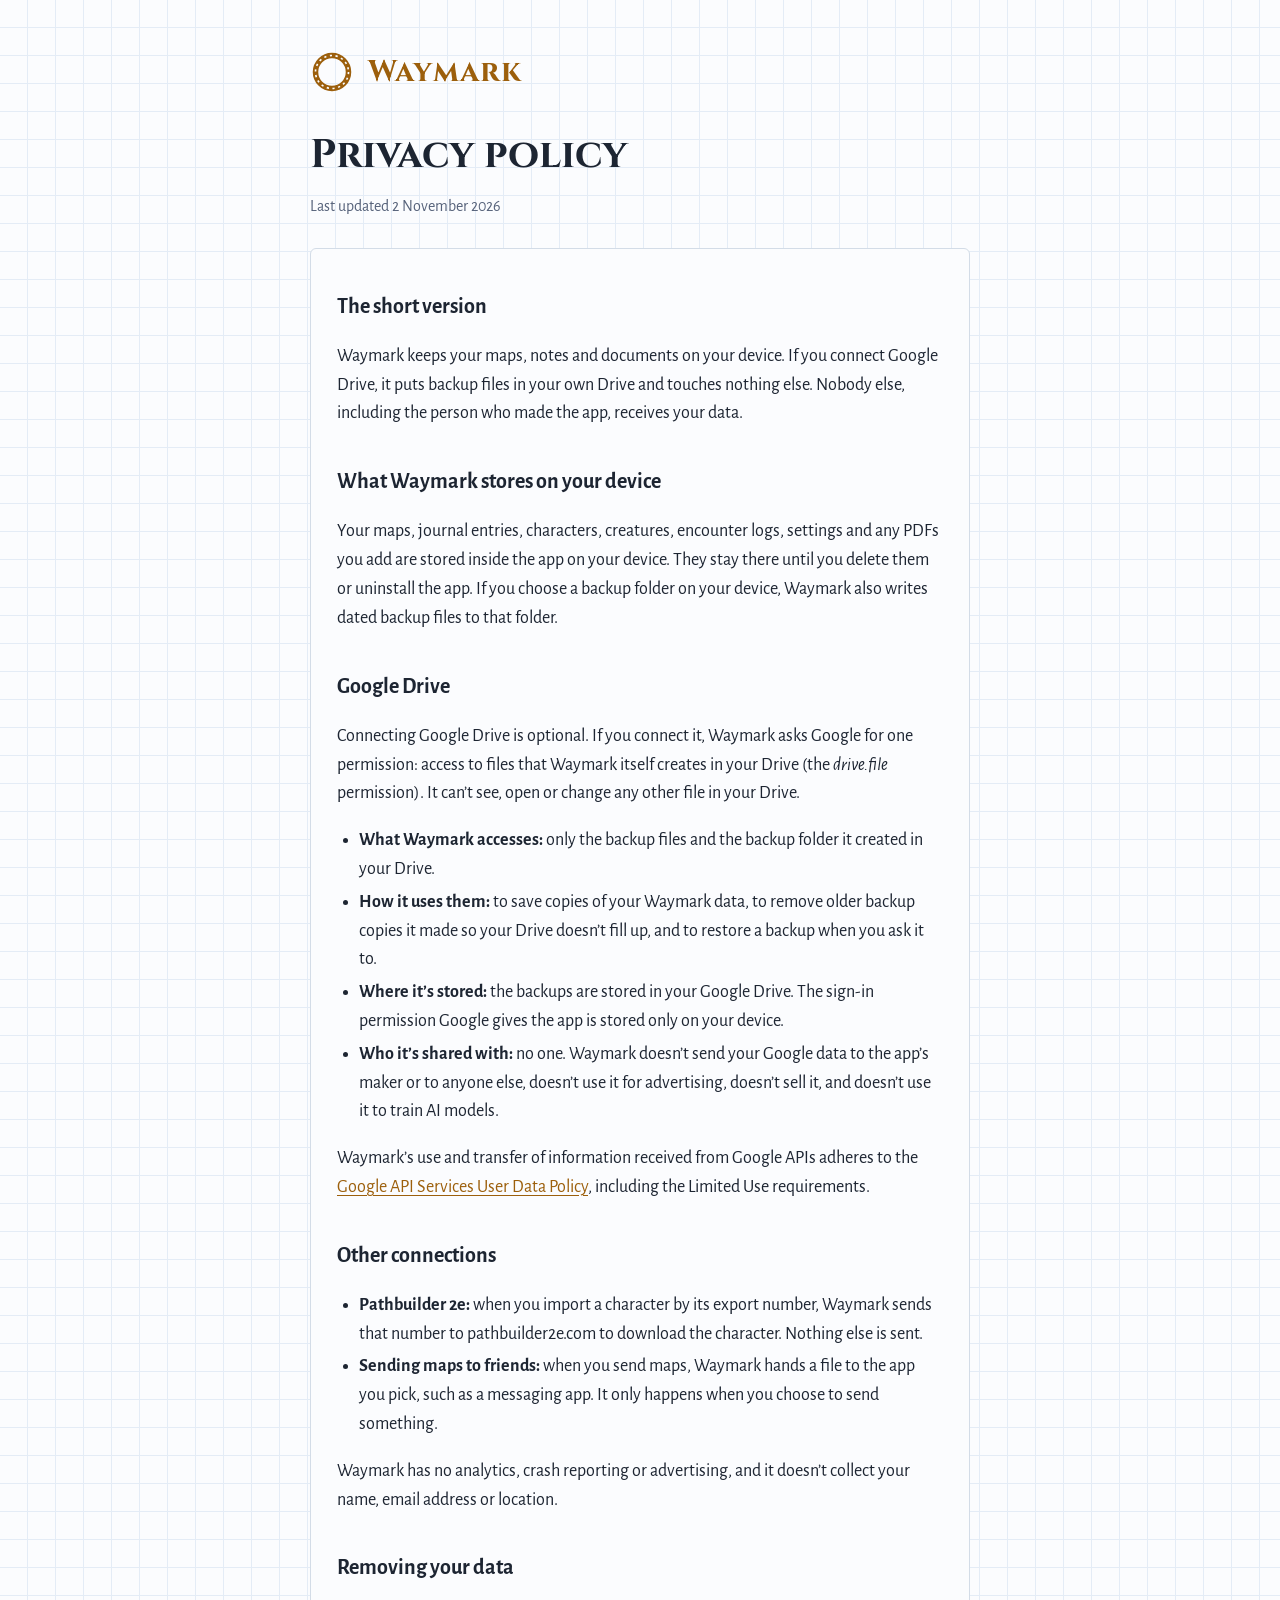
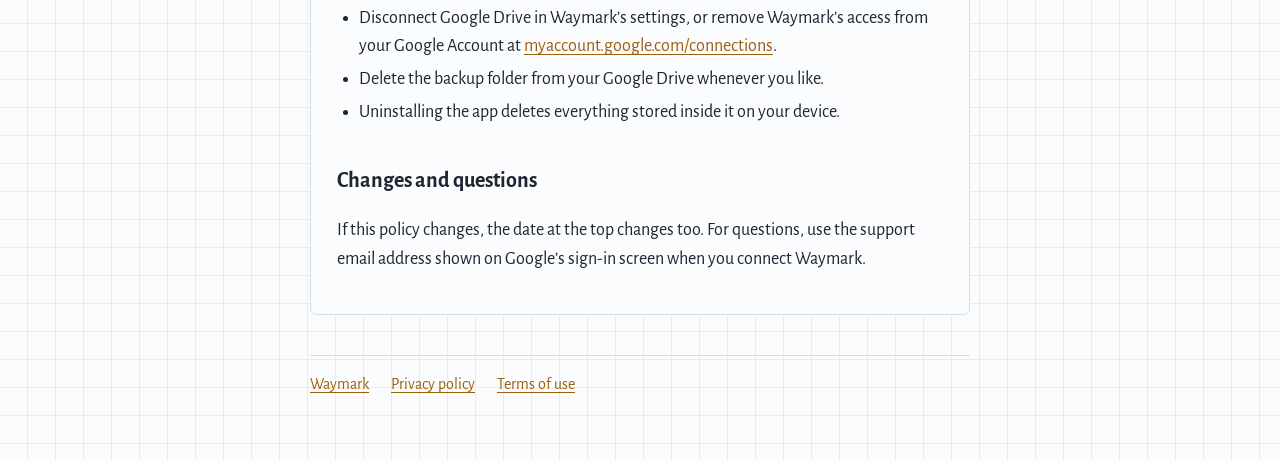
==== privacy.html @ 332b5678 "Add files via upload" ====
<!doctype html>
<html lang="en">
<head>
<meta charset="utf-8">
<meta name="viewport" content="width=device-width, initial-scale=1">
<title>Waymark privacy policy</title>
<meta name="description" content="How Waymark handles your data, including Google Drive backups.">
<link rel="preconnect" href="https://fonts.googleapis.com">
<link rel="preconnect" href="https://fonts.gstatic.com" crossorigin>
<link href="https://fonts.googleapis.com/css2?family=Alegreya+Sans:ital,wght@0,400;0,700;1,400&family=Cinzel:wght@700&display=swap" rel="stylesheet">
<style>
:root{--paper:#FBFCFE;--grid:#E4ECF6;--ink:#1D2532;--muted:#56627A;--gold:#9C5F0C;--wall:#4B2C12;--floor:#EFE4CB;--line:#D3DCE7;color-scheme:light}
@media (prefers-color-scheme:dark){:root{--paper:#0F1626;--grid:#18233A;--ink:#E8EDF5;--muted:#9AA6BC;--gold:#EDB850;--wall:#EDB850;--floor:#C7D2E1;--line:#2A3855;color-scheme:dark}}
*{box-sizing:border-box}
html{background:var(--paper)}
body{margin:0;color:var(--ink);font:18px/1.6 "Alegreya Sans","Segoe UI",Roboto,Arial,sans-serif;background-color:var(--paper);
background-image:linear-gradient(var(--grid) 1px,transparent 1px),linear-gradient(90deg,var(--grid) 1px,transparent 1px);background-size:28px 28px;background-position:-1px -1px}
main{max-width:44rem;margin:0 auto;padding:48px 22px 64px}
.mark{display:flex;align-items:center;gap:14px;text-decoration:none;color:inherit}
.mark svg{width:44px;height:44px;flex:none}
.mark span{font-family:Cinzel,"Trajan Pro",Georgia,serif;font-weight:700;font-size:30px;letter-spacing:.04em;color:var(--gold)}
h1{font-family:Cinzel,"Trajan Pro",Georgia,serif;font-size:clamp(28px,5vw,40px);line-height:1.15;margin:36px 0 12px}
h2{font-size:22px;margin:36px 0 6px}
p,li{max-width:68ch}
.lead{font-size:21px;color:var(--muted);margin:0 0 8px}
.sheet{background:var(--paper);border:1px solid var(--line);border-radius:6px;padding:4px 26px 22px;margin-top:28px}
.map{display:block;width:100%;max-width:520px;height:auto;margin:22px 0 4px}
a{color:var(--gold);text-underline-offset:3px}
a:focus-visible{outline:2px solid var(--gold);outline-offset:3px;border-radius:2px}
ul{padding-left:22px} li{margin:4px 0}
footer{margin-top:40px;padding-top:16px;border-top:1px solid var(--line);font-size:16px;color:var(--muted);display:flex;gap:22px;flex-wrap:wrap}
.small{font-size:16px;color:var(--muted)}
</style>
</head>
<body>
<main>
<a class="mark" href="index.html"><svg viewBox="0 0 32 32" aria-hidden="true"><circle cx="16" cy="16" r="12" fill="none" stroke="var(--gold)" stroke-width="4"/><circle cx="16" cy="16" r="12" fill="none" stroke="var(--paper)" stroke-width="1.2" stroke-dasharray="1.6 2.6"/></svg><span>Waymark</span></a>

<h1>Privacy policy</h1>
<p class="small">Last updated 2 November 2026</p>
<div class="sheet">
<h2>The short version</h2>
<p>Waymark keeps your maps, notes and documents on your device. If you connect Google Drive, it puts backup files in your own Drive and touches nothing else. Nobody else, including the person who made the app, receives your data.</p>

<h2>What Waymark stores on your device</h2>
<p>Your maps, journal entries, characters, creatures, encounter logs, settings and any PDFs you add are stored inside the app on your device. They stay there until you delete them or uninstall the app. If you choose a backup folder on your device, Waymark also writes dated backup files to that folder.</p>

<h2>Google Drive</h2>
<p>Connecting Google Drive is optional. If you connect it, Waymark asks Google for one permission: access to files that Waymark itself creates in your Drive (the <em>drive.file</em> permission). It can’t see, open or change any other file in your Drive.</p>
<ul>
<li><strong>What Waymark accesses:</strong> only the backup files and the backup folder it created in your Drive.</li>
<li><strong>How it uses them:</strong> to save copies of your Waymark data, to remove older backup copies it made so your Drive doesn’t fill up, and to restore a backup when you ask it to.</li>
<li><strong>Where it’s stored:</strong> the backups are stored in your Google Drive. The sign-in permission Google gives the app is stored only on your device.</li>
<li><strong>Who it’s shared with:</strong> no one. Waymark doesn’t send your Google data to the app’s maker or to anyone else, doesn’t use it for advertising, doesn’t sell it, and doesn’t use it to train AI models.</li>
</ul>
<p>Waymark’s use and transfer of information received from Google APIs adheres to the <a href="https://developers.google.com/terms/api-services-user-data-policy">Google API Services User Data Policy</a>, including the Limited Use requirements.</p>

<h2>Other connections</h2>
<ul>
<li><strong>Pathbuilder 2e:</strong> when you import a character by its export number, Waymark sends that number to pathbuilder2e.com to download the character. Nothing else is sent.</li>
<li><strong>Sending maps to friends:</strong> when you send maps, Waymark hands a file to the app you pick, such as a messaging app. It only happens when you choose to send something.</li>
</ul>
<p>Waymark has no analytics, crash reporting or advertising, and it doesn’t collect your name, email address or location.</p>

<h2>Removing your data</h2>
<ul>
<li>Disconnect Google Drive in Waymark’s settings, or remove Waymark’s access from your Google Account at <a href="https://myaccount.google.com/connections">myaccount.google.com/connections</a>.</li>
<li>Delete the backup folder from your Google Drive whenever you like.</li>
<li>Uninstalling the app deletes everything stored inside it on your device.</li>
</ul>

<h2>Changes and questions</h2>
<p>If this policy changes, the date at the top changes too. For questions, use the support email address shown on Google’s sign-in screen when you connect Waymark.</p>
</div>
<footer><a href="index.html">Waymark</a><a href="privacy.html">Privacy policy</a><a href="terms.html">Terms of use</a></footer>
</main>
</body>
</html>
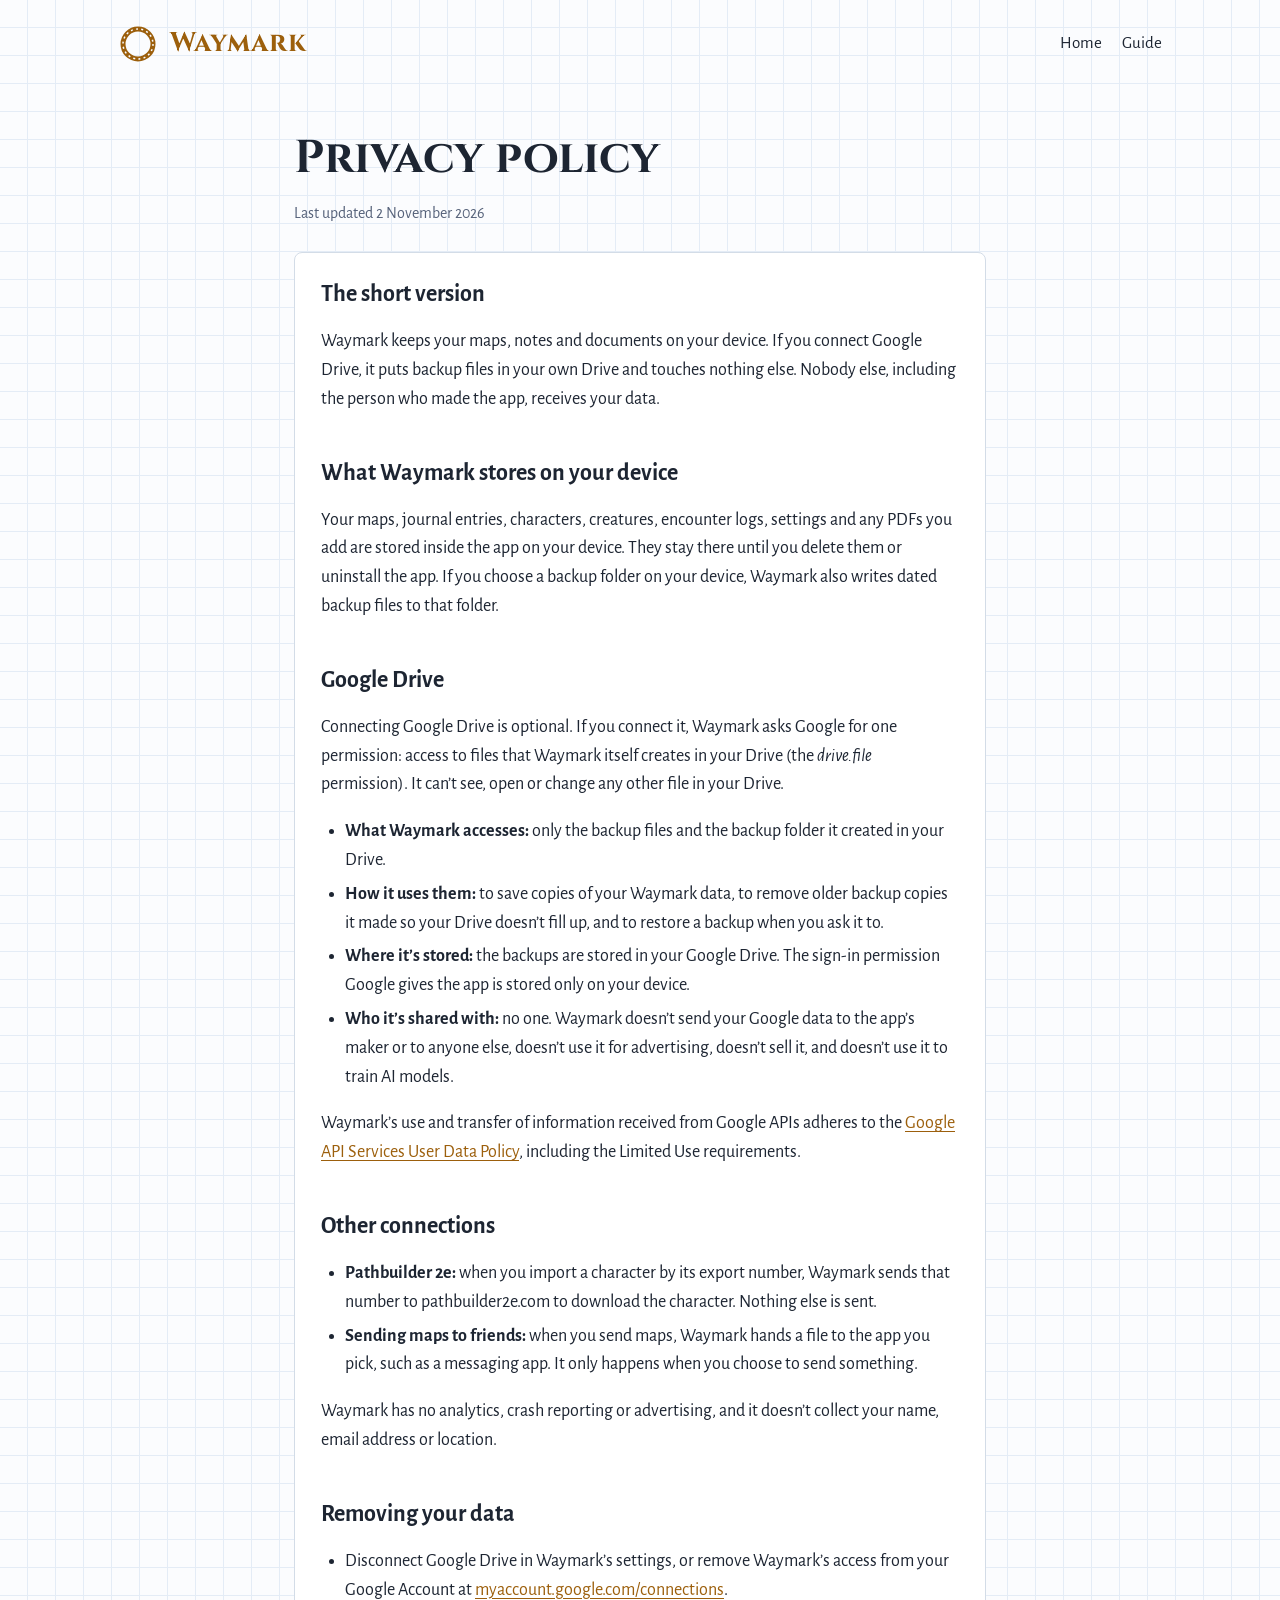
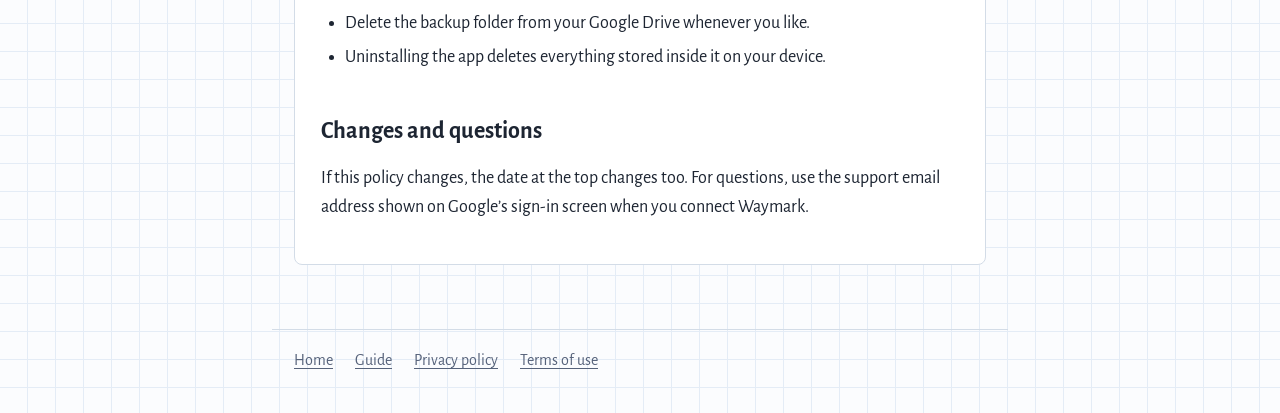
==== commit f754f6b9: "Add files via upload" ====
--- a/privacy.html
+++ b/privacy.html
@@ -8,43 +8,19 @@
 <link rel="preconnect" href="https://fonts.googleapis.com">
 <link rel="preconnect" href="https://fonts.gstatic.com" crossorigin>
 <link href="https://fonts.googleapis.com/css2?family=Alegreya+Sans:ital,wght@0,400;0,700;1,400&family=Cinzel:wght@700&display=swap" rel="stylesheet">
-<style>
-:root{--paper:#FBFCFE;--grid:#E4ECF6;--ink:#1D2532;--muted:#56627A;--gold:#9C5F0C;--wall:#4B2C12;--floor:#EFE4CB;--line:#D3DCE7;color-scheme:light}
-@media (prefers-color-scheme:dark){:root{--paper:#0F1626;--grid:#18233A;--ink:#E8EDF5;--muted:#9AA6BC;--gold:#EDB850;--wall:#EDB850;--floor:#C7D2E1;--line:#2A3855;color-scheme:dark}}
-*{box-sizing:border-box}
-html{background:var(--paper)}
-body{margin:0;color:var(--ink);font:18px/1.6 "Alegreya Sans","Segoe UI",Roboto,Arial,sans-serif;background-color:var(--paper);
-background-image:linear-gradient(var(--grid) 1px,transparent 1px),linear-gradient(90deg,var(--grid) 1px,transparent 1px);background-size:28px 28px;background-position:-1px -1px}
-main{max-width:44rem;margin:0 auto;padding:48px 22px 64px}
-.mark{display:flex;align-items:center;gap:14px;text-decoration:none;color:inherit}
-.mark svg{width:44px;height:44px;flex:none}
-.mark span{font-family:Cinzel,"Trajan Pro",Georgia,serif;font-weight:700;font-size:30px;letter-spacing:.04em;color:var(--gold)}
-h1{font-family:Cinzel,"Trajan Pro",Georgia,serif;font-size:clamp(28px,5vw,40px);line-height:1.15;margin:36px 0 12px}
-h2{font-size:22px;margin:36px 0 6px}
-p,li{max-width:68ch}
-.lead{font-size:21px;color:var(--muted);margin:0 0 8px}
-.sheet{background:var(--paper);border:1px solid var(--line);border-radius:6px;padding:4px 26px 22px;margin-top:28px}
-.map{display:block;width:100%;max-width:520px;height:auto;margin:22px 0 4px}
-a{color:var(--gold);text-underline-offset:3px}
-a:focus-visible{outline:2px solid var(--gold);outline-offset:3px;border-radius:2px}
-ul{padding-left:22px} li{margin:4px 0}
-footer{margin-top:40px;padding-top:16px;border-top:1px solid var(--line);font-size:16px;color:var(--muted);display:flex;gap:22px;flex-wrap:wrap}
-.small{font-size:16px;color:var(--muted)}
-</style>
+<link rel="stylesheet" href="style.css">
 </head>
 <body>
-<main>
-<a class="mark" href="index.html"><svg viewBox="0 0 32 32" aria-hidden="true"><circle cx="16" cy="16" r="12" fill="none" stroke="var(--gold)" stroke-width="4"/><circle cx="16" cy="16" r="12" fill="none" stroke="var(--paper)" stroke-width="1.2" stroke-dasharray="1.6 2.6"/></svg><span>Waymark</span></a>
+<nav class="top" aria-label="Site"><a class="mark" href="./"><svg viewBox="0 0 32 32" aria-hidden="true"><circle cx="16" cy="16" r="12" fill="none" stroke="var(--gold)" stroke-width="4"/><circle cx="16" cy="16" r="12" fill="none" stroke="var(--paper)" stroke-width="1.2" stroke-dasharray="1.6 2.6"/></svg><span>Waymark</span></a><div class="links"><a href="./">Home</a><a href="guide.html">Guide</a></div></nav>
 
+<main class="wrap">
 <h1>Privacy policy</h1>
 <p class="small">Last updated 2 November 2026</p>
 <div class="sheet">
 <h2>The short version</h2>
 <p>Waymark keeps your maps, notes and documents on your device. If you connect Google Drive, it puts backup files in your own Drive and touches nothing else. Nobody else, including the person who made the app, receives your data.</p>
-
 <h2>What Waymark stores on your device</h2>
 <p>Your maps, journal entries, characters, creatures, encounter logs, settings and any PDFs you add are stored inside the app on your device. They stay there until you delete them or uninstall the app. If you choose a backup folder on your device, Waymark also writes dated backup files to that folder.</p>
-
 <h2>Google Drive</h2>
 <p>Connecting Google Drive is optional. If you connect it, Waymark asks Google for one permission: access to files that Waymark itself creates in your Drive (the <em>drive.file</em> permission). It can’t see, open or change any other file in your Drive.</p>
 <ul>
@@ -54,25 +30,22 @@
 <li><strong>Who it’s shared with:</strong> no one. Waymark doesn’t send your Google data to the app’s maker or to anyone else, doesn’t use it for advertising, doesn’t sell it, and doesn’t use it to train AI models.</li>
 </ul>
 <p>Waymark’s use and transfer of information received from Google APIs adheres to the <a href="https://developers.google.com/terms/api-services-user-data-policy">Google API Services User Data Policy</a>, including the Limited Use requirements.</p>
-
 <h2>Other connections</h2>
 <ul>
 <li><strong>Pathbuilder 2e:</strong> when you import a character by its export number, Waymark sends that number to pathbuilder2e.com to download the character. Nothing else is sent.</li>
 <li><strong>Sending maps to friends:</strong> when you send maps, Waymark hands a file to the app you pick, such as a messaging app. It only happens when you choose to send something.</li>
 </ul>
 <p>Waymark has no analytics, crash reporting or advertising, and it doesn’t collect your name, email address or location.</p>
-
 <h2>Removing your data</h2>
 <ul>
 <li>Disconnect Google Drive in Waymark’s settings, or remove Waymark’s access from your Google Account at <a href="https://myaccount.google.com/connections">myaccount.google.com/connections</a>.</li>
 <li>Delete the backup folder from your Google Drive whenever you like.</li>
 <li>Uninstalling the app deletes everything stored inside it on your device.</li>
 </ul>
-
 <h2>Changes and questions</h2>
 <p>If this policy changes, the date at the top changes too. For questions, use the support email address shown on Google’s sign-in screen when you connect Waymark.</p>
 </div>
-<footer><a href="index.html">Waymark</a><a href="privacy.html">Privacy policy</a><a href="terms.html">Terms of use</a></footer>
 </main>
+<footer><a href="./">Home</a><a href="guide.html">Guide</a><a href="privacy.html">Privacy policy</a><a href="terms.html">Terms of use</a></footer>
 </body>
 </html>
--- a/style.css
+++ b/style.css
@@ -0,0 +1,48 @@
+:root{--paper:#FBFCFE;--grid:#E4ECF6;--ink:#1D2532;--muted:#56627A;--gold:#9C5F0C;--gold-ink:#FFFFFF;--wall:#4B2C12;--floor:#EFE4CB;--line:#D3DCE7;--card:#FFFFFF;color-scheme:light}
+@media (prefers-color-scheme:dark){:root{--paper:#0F1626;--grid:#18233A;--ink:#E8EDF5;--muted:#9AA6BC;--gold:#EDB850;--gold-ink:#1A1406;--wall:#EDB850;--floor:#C7D2E1;--line:#2A3855;--card:#162034;color-scheme:dark}}
+*{box-sizing:border-box}
+html{background:var(--paper);scroll-padding-top:16px}
+body{margin:0;color:var(--ink);font:18px/1.6 "Alegreya Sans","Segoe UI",Roboto,Arial,sans-serif;background-image:linear-gradient(var(--grid) 1px,transparent 1px),linear-gradient(90deg,var(--grid) 1px,transparent 1px);background-size:28px 28px;background-position:-1px -1px;background-color:var(--paper)}
+.wrap{max-width:46rem;margin:0 auto;padding:28px 22px 64px}
+.wide{max-width:68rem;margin:0 auto;padding:0 22px}
+nav.top{display:flex;align-items:center;justify-content:space-between;gap:16px;flex-wrap:wrap;max-width:68rem;margin:0 auto;padding:22px 22px 0}
+.mark{display:flex;align-items:center;gap:12px;text-decoration:none;color:inherit}
+.mark svg{width:40px;height:40px;flex:none}
+.mark span{font-family:Cinzel,"Trajan Pro",Georgia,serif;font-weight:700;font-size:27px;letter-spacing:.04em;color:var(--gold)}
+nav.top .links{display:flex;gap:20px;font-size:17px}
+nav.top .links a{color:var(--ink);text-decoration:none;padding:4px 0;border-bottom:2px solid transparent}
+nav.top .links a[aria-current="page"],nav.top .links a:hover{border-bottom-color:var(--gold)}
+h1{font-family:Cinzel,"Trajan Pro",Georgia,serif;font-size:clamp(30px,5.4vw,46px);line-height:1.12;margin:40px 0 14px;max-width:22ch;text-wrap:balance}
+h2{font-size:24px;line-height:1.25;margin:44px 0 8px}
+h3{font-size:19px;margin:22px 0 4px}
+p,li{max-width:68ch}
+.lead{font-size:21px;color:var(--muted);margin:0 0 24px;max-width:56ch}
+a{color:var(--gold);text-underline-offset:3px}
+a:focus-visible,.dl:focus-visible{outline:3px solid var(--gold);outline-offset:3px;border-radius:4px}
+ul,ol{padding-left:24px} li{margin:5px 0}
+.dlrow{display:flex;align-items:center;gap:18px;flex-wrap:wrap;margin:6px 0 10px}
+.dl{display:inline-flex;align-items:center;gap:12px;background:var(--gold);color:var(--gold-ink);text-decoration:none;font-weight:700;font-size:20px;padding:14px 24px 14px 20px;border-radius:12px;box-shadow:0 2px 0 var(--wall)}
+.dl:hover{filter:brightness(1.06)}
+.dl svg{width:24px;height:24px}
+.dlnote{color:var(--muted);font-size:16px;line-height:1.4}
+.shots{display:grid;grid-template-columns:1fr auto;gap:22px;align-items:end;margin:40px auto 8px}
+.shots img{display:block;width:100%;height:auto;border-radius:14px;border:6px solid #1C2537;box-shadow:0 18px 44px rgba(20,32,56,.28)}
+.shots .phone{width:200px;border-radius:26px;border-width:7px}
+.shots figcaption{grid-column:1 / -1;color:var(--muted);font-size:16px}
+@media (max-width:720px){.shots{grid-template-columns:1fr}.shots .phone{display:none}}
+.sheet{background:var(--card);border:1px solid var(--line);border-radius:8px;padding:6px 26px 24px;margin-top:26px}
+.sheet h2:first-child{margin-top:20px}
+.steps li{margin:8px 0}
+.small{font-size:16px;color:var(--muted)}
+kbd{font:700 14px/1 "Alegreya Sans",sans-serif;padding:3px 7px;border:1px solid var(--line);border-bottom-width:2px;border-radius:5px;background:var(--card)}
+.toc{columns:2 15rem;column-gap:28px;list-style:none;padding:0;margin:10px 0 0}
+.toc li{break-inside:avoid;margin:3px 0}
+.top-link{font-size:15px}
+table.keys{border-collapse:collapse;width:100%;font-size:17px}
+table.keys td{padding:6px 8px;border-bottom:1px solid var(--line);vertical-align:top}
+table.keys td:first-child{white-space:nowrap;width:1%}
+.versions dt{font-weight:700;margin-top:14px}
+.versions dd{margin:2px 0 0;color:var(--ink)}
+footer{max-width:46rem;margin:0 auto;padding:18px 22px 40px;border-top:1px solid var(--line);font-size:16px;color:var(--muted);display:flex;gap:22px;flex-wrap:wrap}
+footer a{color:var(--muted)}
+@media (prefers-reduced-motion:no-preference){.dl{transition:filter .15s}}
